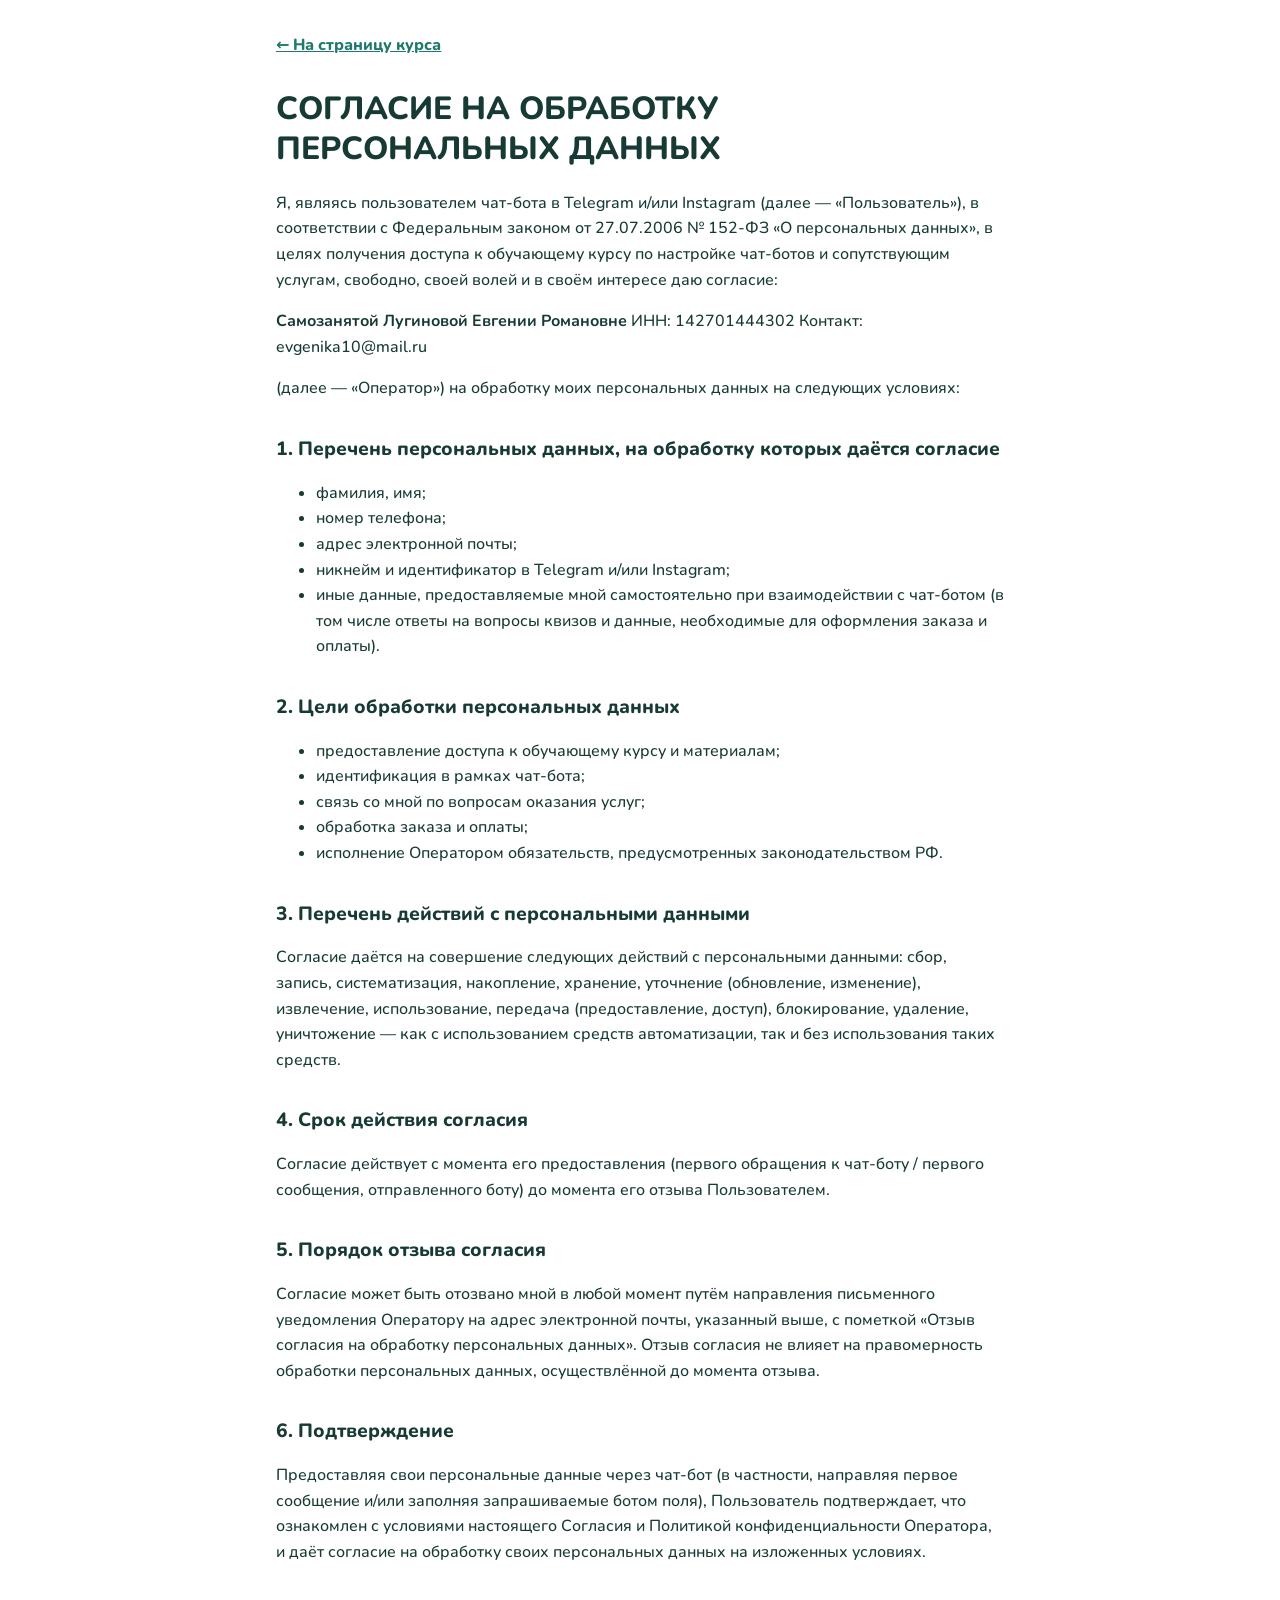
==== consent-data.html @ 88011c20 "Add legal pages generated from docs/legal" ====
<!doctype html>
<html lang="ru">
<head>
  <meta charset="utf-8">
  <meta name="viewport" content="width=device-width, initial-scale=1">
  <title>Согласие на обработку персональных данных</title>
  <link rel="stylesheet" href="https://fonts.googleapis.com/css2?family=Nunito:wght@500;800&display=swap">
  <link rel="stylesheet" href="legal.css">
</head>
<body>
<main class="doc">
<a class="back" href="index.html">← На страницу курса</a>
<h1>СОГЛАСИЕ НА ОБРАБОТКУ ПЕРСОНАЛЬНЫХ ДАННЫХ</h1>
<p>Я, являясь пользователем чат-бота в Telegram и/или Instagram (далее — «Пользователь»), в соответствии с Федеральным законом от 27.07.2006 № 152-ФЗ «О персональных данных», в целях получения доступа к обучающему курсу по настройке чат-ботов и сопутствующим услугам, свободно, своей волей и в своём интересе даю согласие:</p>
<p><strong>Самозанятой Лугиновой Евгении Романовне</strong>
ИНН: 142701444302
Контакт: evgenika10@mail.ru</p>
<p>(далее — «Оператор») на обработку моих персональных данных на следующих условиях:</p>
<h2>1. Перечень персональных данных, на обработку которых даётся согласие</h2>
<ul>
<li>фамилия, имя;</li>
<li>номер телефона;</li>
<li>адрес электронной почты;</li>
<li>никнейм и идентификатор в Telegram и/или Instagram;</li>
<li>иные данные, предоставляемые мной самостоятельно при взаимодействии с чат-ботом (в том числе ответы на вопросы квизов и данные, необходимые для оформления заказа и оплаты).</li>
</ul>
<h2>2. Цели обработки персональных данных</h2>
<ul>
<li>предоставление доступа к обучающему курсу и материалам;</li>
<li>идентификация в рамках чат-бота;</li>
<li>связь со мной по вопросам оказания услуг;</li>
<li>обработка заказа и оплаты;</li>
<li>исполнение Оператором обязательств, предусмотренных законодательством РФ.</li>
</ul>
<h2>3. Перечень действий с персональными данными</h2>
<p>Согласие даётся на совершение следующих действий с персональными данными: сбор, запись, систематизация, накопление, хранение, уточнение (обновление, изменение), извлечение, использование, передача (предоставление, доступ), блокирование, удаление, уничтожение — как с использованием средств автоматизации, так и без использования таких средств.</p>
<h2>4. Срок действия согласия</h2>
<p>Согласие действует с момента его предоставления (первого обращения к чат-боту / первого сообщения, отправленного боту) до момента его отзыва Пользователем.</p>
<h2>5. Порядок отзыва согласия</h2>
<p>Согласие может быть отозвано мной в любой момент путём направления письменного уведомления Оператору на адрес электронной почты, указанный выше, с пометкой «Отзыв согласия на обработку персональных данных». Отзыв согласия не влияет на правомерность обработки персональных данных, осуществлённой до момента отзыва.</p>
<h2>6. Подтверждение</h2>
<p>Предоставляя свои персональные данные через чат-бот (в частности, направляя первое сообщение и/или заполняя запрашиваемые ботом поля), Пользователь подтверждает, что ознакомлен с условиями настоящего Согласия и Политикой конфиденциальности Оператора, и даёт согласие на обработку своих персональных данных на изложенных условиях.</p>
</main>
</body>
</html>
---- legal.css ----
/* Юридические страницы: токены те же, что в styles.css */
:root { --bg:#fff; --ink:#173a35; --muted:#4b6560; --soft:#e6f4f0; --accent:#1f7a6b; color-scheme: light; }
* { box-sizing: border-box; }
body { margin: 0; background: var(--bg); color: var(--ink); font-family: "Nunito", system-ui, sans-serif; font-weight: 500; line-height: 1.6; }
.doc { max-width: 760px; margin: 0 auto; padding: 24px max(16px, env(safe-area-inset-right, 0px)) 56px max(16px, env(safe-area-inset-left, 0px)); overflow-wrap: break-word; }
.back { display: inline-flex; align-items: center; min-height: 44px; font-weight: 800; color: var(--accent); }
h1 { font-size: clamp(1.4rem, 5vw, 2rem); line-height: 1.25; font-weight: 800; }
h2 { font-size: 1.2rem; font-weight: 800; margin-top: 32px; }
blockquote { margin: 16px 0; padding: 12px 16px; background: var(--soft); border-left: 4px solid var(--accent); border-radius: 0 12px 12px 0; }
a { color: var(--accent); }
:focus-visible { outline: 3px solid var(--accent); outline-offset: 3px; }
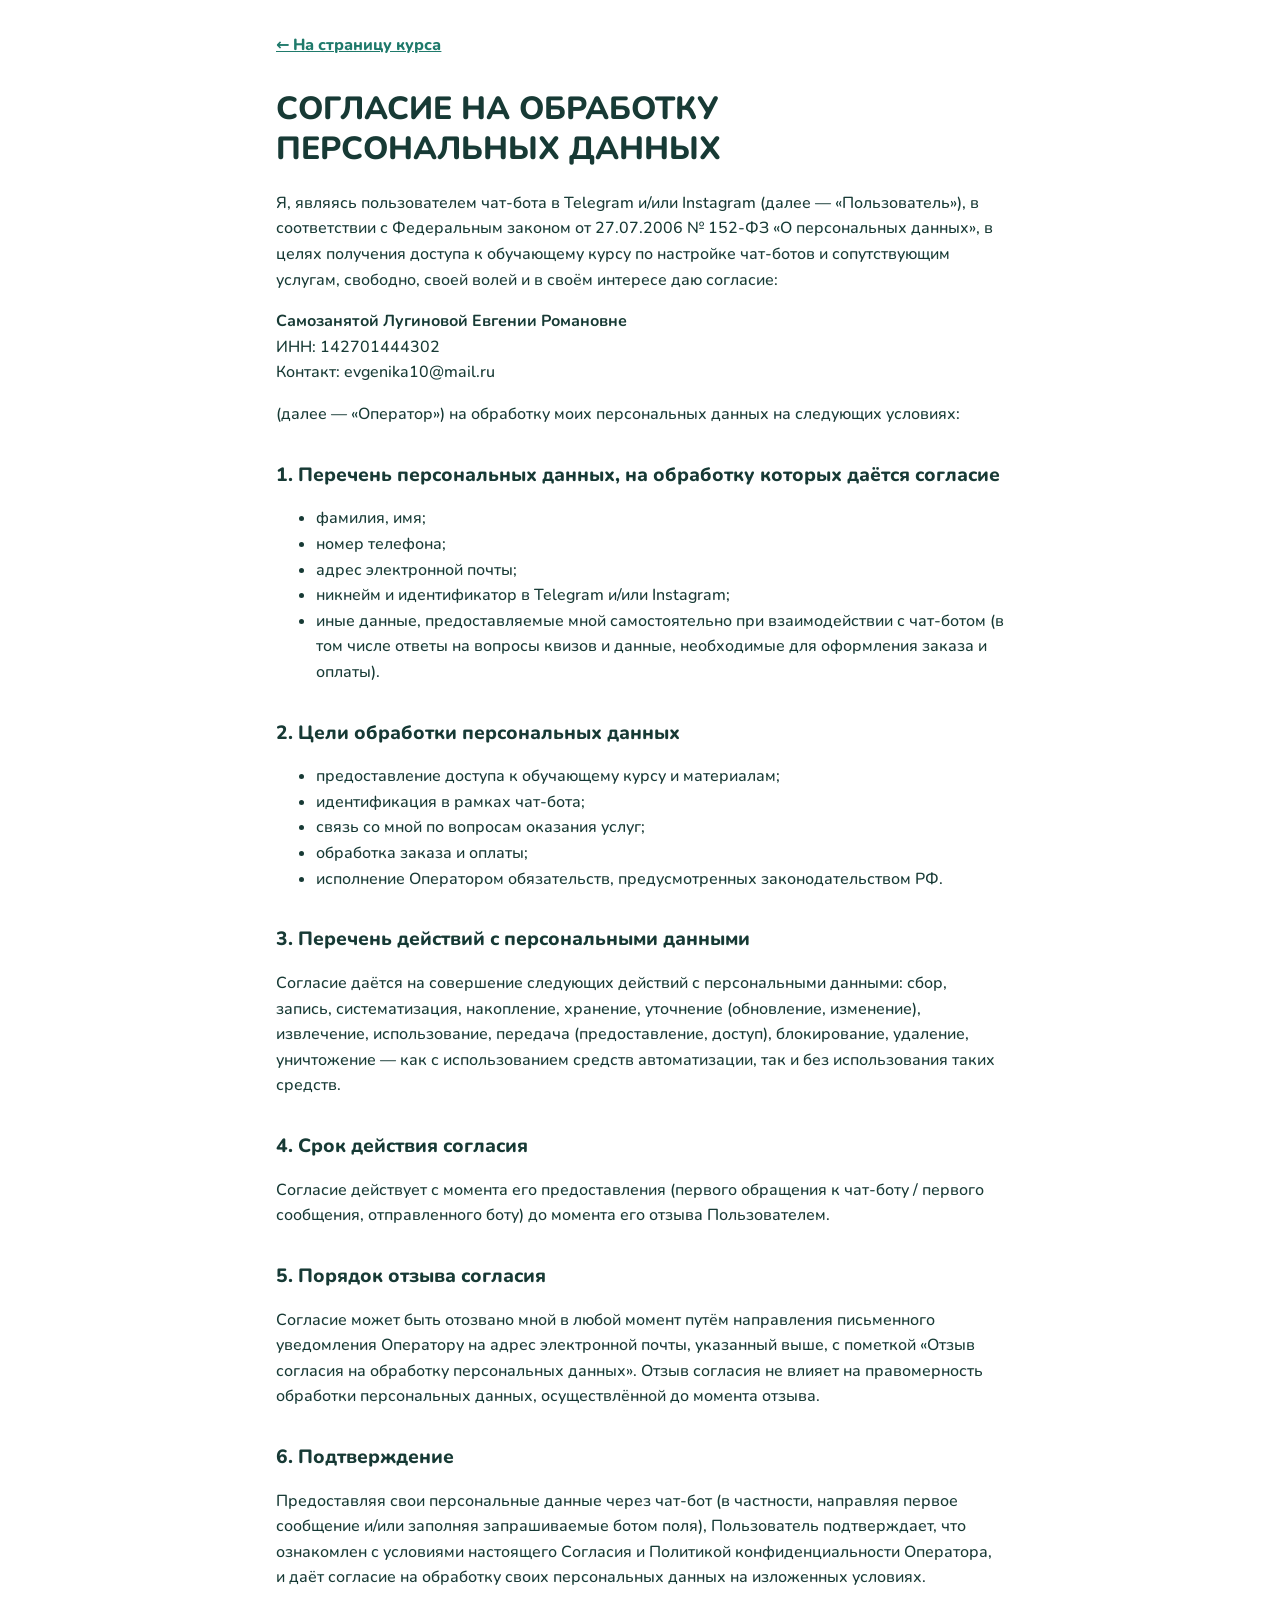
==== commit 5da41d28: "Review fixes: FAQ markers, footer links, refund wording, placeholder check, legal build script" ====
--- a/consent-data.html
+++ b/consent-data.html
@@ -12,8 +12,8 @@
 <a class="back" href="index.html">← На страницу курса</a>
 <h1>СОГЛАСИЕ НА ОБРАБОТКУ ПЕРСОНАЛЬНЫХ ДАННЫХ</h1>
 <p>Я, являясь пользователем чат-бота в Telegram и/или Instagram (далее — «Пользователь»), в соответствии с Федеральным законом от 27.07.2006 № 152-ФЗ «О персональных данных», в целях получения доступа к обучающему курсу по настройке чат-ботов и сопутствующим услугам, свободно, своей волей и в своём интересе даю согласие:</p>
-<p><strong>Самозанятой Лугиновой Евгении Романовне</strong>
-ИНН: 142701444302
+<p><strong>Самозанятой Лугиновой Евгении Романовне</strong><br />
+ИНН: 142701444302<br />
 Контакт: evgenika10@mail.ru</p>
 <p>(далее — «Оператор») на обработку моих персональных данных на следующих условиях:</p>
 <h2>1. Перечень персональных данных, на обработку которых даётся согласие</h2>
